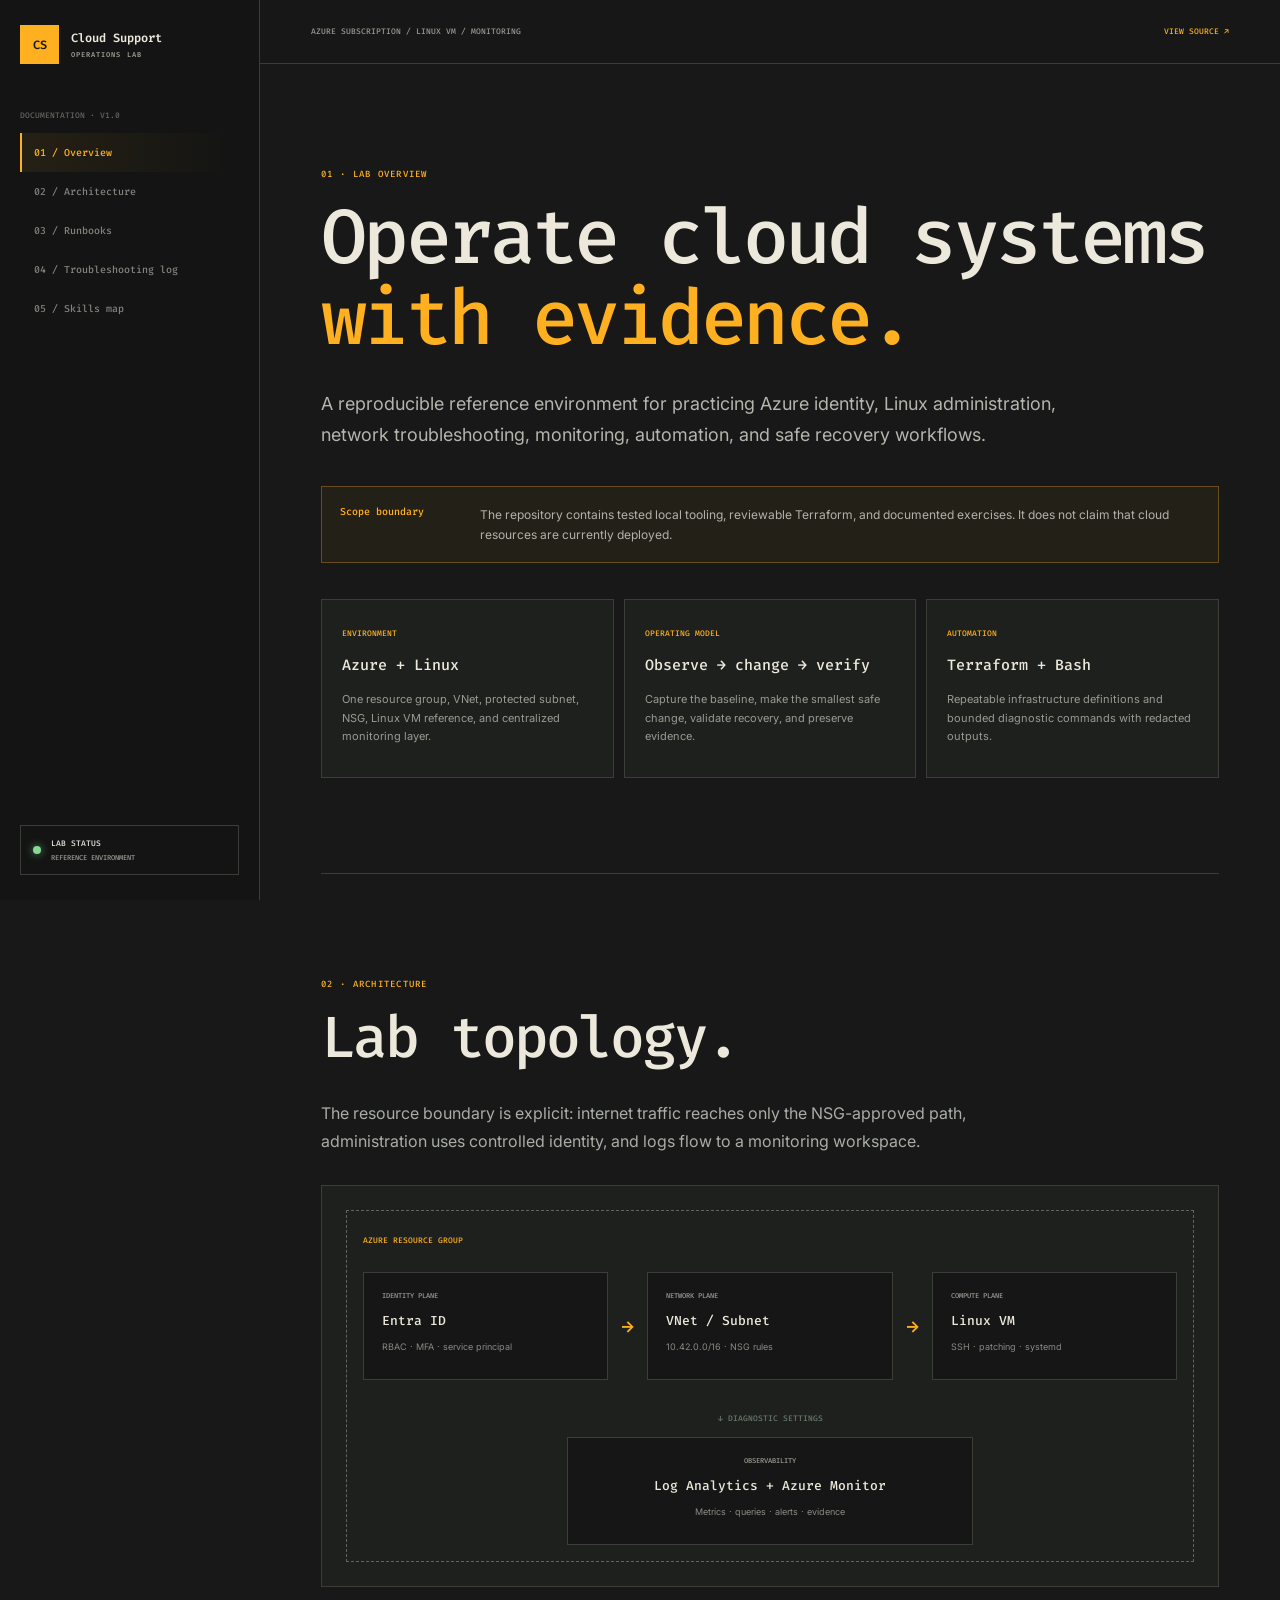
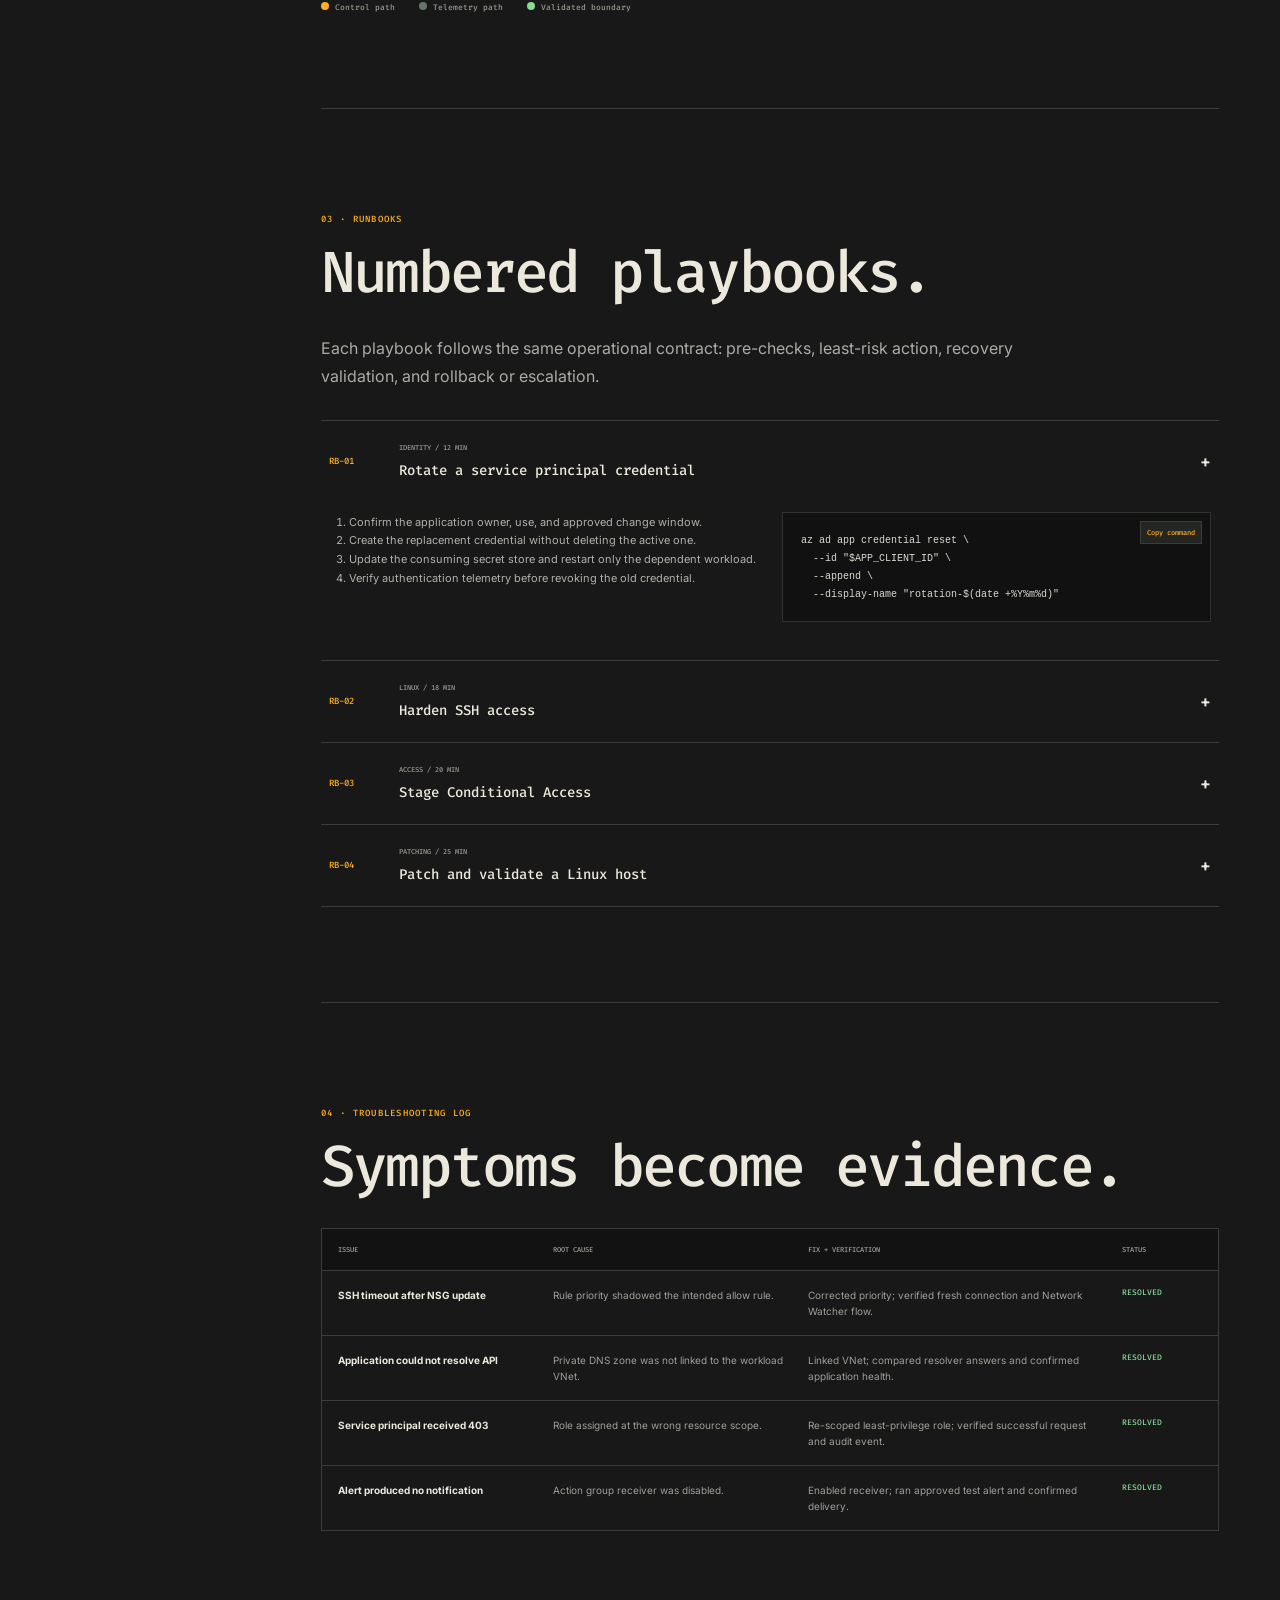
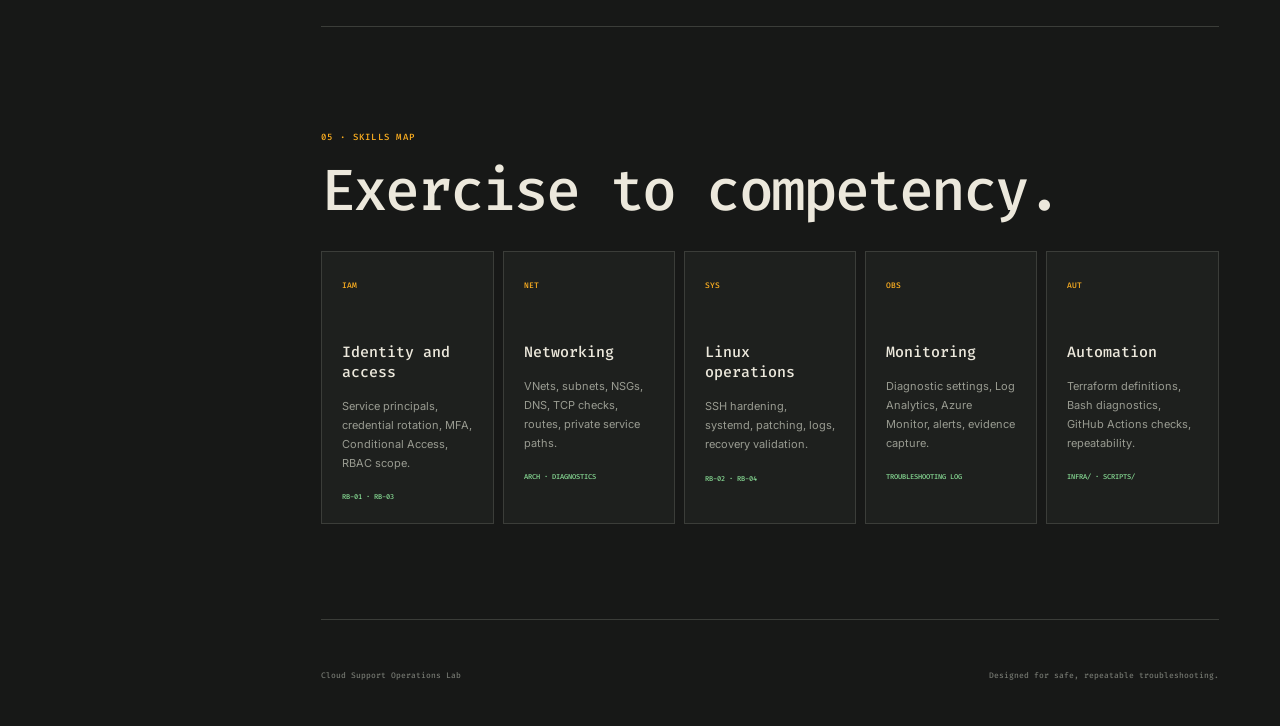
==== dashboard/index.html @ aabf8444 "Build professional portfolio edition" ====
<!doctype html><html lang="en"><head><meta charset="utf-8"><meta name="viewport" content="width=device-width,initial-scale=1"><meta name="theme-color" content="#171817"><meta name="description" content="Azure and Linux cloud support operations lab documentation."><title>Cloud Support Operations Lab</title><link rel="stylesheet" href="styles.css"></head>
<body><aside class="sidebar"><a class="brand" href="#overview"><span>CS</span><div>Cloud Support<small>OPERATIONS LAB</small></div></a><div class="version">DOCUMENTATION · V1.0</div><nav><a class="active" href="#overview">01 / Overview</a><a href="#architecture">02 / Architecture</a><a href="#runbooks">03 / Runbooks</a><a href="#troubleshooting">04 / Troubleshooting log</a><a href="#skills">05 / Skills map</a></nav><div class="lab-state"><i></i><div>LAB STATUS<small>REFERENCE ENVIRONMENT</small></div></div></aside>
<main><header><button id="menu" aria-label="Toggle navigation">☰</button><p>AZURE SUBSCRIPTION / LINUX VM / MONITORING</p><a href="https://github.com/paulrevanthpersonal-lab/cloud-support-operations-lab">VIEW SOURCE ↗</a></header>
<article class="docs"><section id="overview"><p class="kicker">01 · LAB OVERVIEW</p><h1>Operate cloud systems<br><em>with evidence.</em></h1><p class="lead">A reproducible reference environment for practicing Azure identity, Linux administration, network troubleshooting, monitoring, automation, and safe recovery workflows.</p><div class="callout"><b>Scope boundary</b><p>The repository contains tested local tooling, reviewable Terraform, and documented exercises. It does not claim that cloud resources are currently deployed.</p></div><div class="overview-grid"><article><span>ENVIRONMENT</span><h3>Azure + Linux</h3><p>One resource group, VNet, protected subnet, NSG, Linux VM reference, and centralized monitoring layer.</p></article><article><span>OPERATING MODEL</span><h3>Observe → change → verify</h3><p>Capture the baseline, make the smallest safe change, validate recovery, and preserve evidence.</p></article><article><span>AUTOMATION</span><h3>Terraform + Bash</h3><p>Repeatable infrastructure definitions and bounded diagnostic commands with redacted outputs.</p></article></div></section>
<section id="architecture"><p class="kicker">02 · ARCHITECTURE</p><h2>Lab topology.</h2><p>The resource boundary is explicit: internet traffic reaches only the NSG-approved path, administration uses controlled identity, and logs flow to a monitoring workspace.</p><div class="diagram"><div class="cloud"><span>AZURE RESOURCE GROUP</span><div class="diagram-row"><article class="identity"><small>IDENTITY PLANE</small><strong>Entra ID</strong><p>RBAC · MFA · service principal</p></article><b>→</b><article><small>NETWORK PLANE</small><strong>VNet / Subnet</strong><p>10.42.0.0/16 · NSG rules</p></article><b>→</b><article class="vm"><small>COMPUTE PLANE</small><strong>Linux VM</strong><p>SSH · patching · systemd</p></article></div><div class="telemetry"><span>↓ DIAGNOSTIC SETTINGS</span><article><small>OBSERVABILITY</small><strong>Log Analytics + Azure Monitor</strong><p>Metrics · queries · alerts · evidence</p></article></div></div></div><div class="legend"><span><i class="amber"></i>Control path</span><span><i></i>Telemetry path</span><span><i class="green"></i>Validated boundary</span></div></section>
<section id="runbooks"><p class="kicker">03 · RUNBOOKS</p><h2>Numbered playbooks.</h2><p>Each playbook follows the same operational contract: pre-checks, least-risk action, recovery validation, and rollback or escalation.</p><div class="runbook-list"><details open><summary><span>RB-01</span><div><small>IDENTITY / 12 MIN</small><strong>Rotate a service principal credential</strong></div><b>+</b></summary><div class="runbook-body"><ol><li>Confirm the application owner, use, and approved change window.</li><li>Create the replacement credential without deleting the active one.</li><li>Update the consuming secret store and restart only the dependent workload.</li><li>Verify authentication telemetry before revoking the old credential.</li></ol><pre><code>az ad app credential reset \
  --id "$APP_CLIENT_ID" \
  --append \
  --display-name "rotation-$(date +%Y%m%d)"</code><button data-copy>Copy command</button></pre></div></details><details><summary><span>RB-02</span><div><small>LINUX / 18 MIN</small><strong>Harden SSH access</strong></div><b>+</b></summary><div class="runbook-body"><ol><li>Keep one verified administrative session open.</li><li>Validate key-based access for the replacement account.</li><li>Disable password and root login, then test configuration syntax.</li><li>Reload SSH and verify a fresh connection before closing the old session.</li></ol><pre><code>sudo sshd -t
sudo systemctl reload ssh
sudo journalctl -u ssh --since "10 minutes ago"</code><button data-copy>Copy command</button></pre></div></details><details><summary><span>RB-03</span><div><small>ACCESS / 20 MIN</small><strong>Stage Conditional Access</strong></div><b>+</b></summary><div class="runbook-body"><ol><li>Confirm two monitored emergency-access accounts.</li><li>Target a pilot group and configure report-only mode.</li><li>Review sign-in impact and resolve unexpected blocks.</li><li>Approve phased enforcement with named rollback ownership.</li></ol><pre><code># Review sign-in failures before enforcement
SigninLogs
| where ResultType != 0
| summarize failures=count() by UserPrincipalName</code><button data-copy>Copy query</button></pre></div></details><details><summary><span>RB-04</span><div><small>PATCHING / 25 MIN</small><strong>Patch and validate a Linux host</strong></div><b>+</b></summary><div class="runbook-body"><ol><li>Record disk, memory, service, and package baseline.</li><li>Take the approved recovery point and confirm rollback access.</li><li>Apply security updates, reboot only when required.</li><li>Validate service health, logs, connectivity, and monitoring.</li></ol><pre><code>sudo apt-get update
apt list --upgradable
sudo unattended-upgrade --dry-run --debug</code><button data-copy>Copy command</button></pre></div></details></div></section>
<section id="troubleshooting"><p class="kicker">04 · TROUBLESHOOTING LOG</p><h2>Symptoms become evidence.</h2><div class="issue-table"><div class="thead"><span>ISSUE</span><span>ROOT CAUSE</span><span>FIX + VERIFICATION</span><span>STATUS</span></div><div><strong>SSH timeout after NSG update</strong><span>Rule priority shadowed the intended allow rule.</span><span>Corrected priority; verified fresh connection and Network Watcher flow.</span><b>RESOLVED</b></div><div><strong>Application could not resolve API</strong><span>Private DNS zone was not linked to the workload VNet.</span><span>Linked VNet; compared resolver answers and confirmed application health.</span><b>RESOLVED</b></div><div><strong>Service principal received 403</strong><span>Role assigned at the wrong resource scope.</span><span>Re-scoped least-privilege role; verified successful request and audit event.</span><b>RESOLVED</b></div><div><strong>Alert produced no notification</strong><span>Action group receiver was disabled.</span><span>Enabled receiver; ran approved test alert and confirmed delivery.</span><b>RESOLVED</b></div></div></section>
<section id="skills"><p class="kicker">05 · SKILLS MAP</p><h2>Exercise to competency.</h2><div class="skills"><article><span>IAM</span><h3>Identity and access</h3><p>Service principals, credential rotation, MFA, Conditional Access, RBAC scope.</p><b>RB-01 · RB-03</b></article><article><span>NET</span><h3>Networking</h3><p>VNets, subnets, NSGs, DNS, TCP checks, routes, private service paths.</p><b>ARCH · DIAGNOSTICS</b></article><article><span>SYS</span><h3>Linux operations</h3><p>SSH hardening, systemd, patching, logs, recovery validation.</p><b>RB-02 · RB-04</b></article><article><span>OBS</span><h3>Monitoring</h3><p>Diagnostic settings, Log Analytics, Azure Monitor, alerts, evidence capture.</p><b>TROUBLESHOOTING LOG</b></article><article><span>AUT</span><h3>Automation</h3><p>Terraform definitions, Bash diagnostics, GitHub Actions checks, repeatability.</p><b>INFRA/ · SCRIPTS/</b></article></div></section></article><footer><span>Cloud Support Operations Lab</span><span>Designed for safe, repeatable troubleshooting.</span></footer></main><script src="app.js"></script></body></html>
---- dashboard/styles.css ----
@import url('https://fonts.googleapis.com/css2?family=Fira+Code:wght@400;500;600&family=Inter:wght@400;500;600&display=swap');
body{overflow-x:hidden}p,h1,h2,h3{overflow-wrap:anywhere}
:root{--bg:#171817;--panel:#1e201e;--panel2:#242624;--ink:#ece8dc;--muted:#999b91;--line:#3b3d39;--amber:#ffb020;--green:#86d993}*{box-sizing:border-box}html{scroll-behavior:smooth}body{margin:0;background:var(--bg);color:var(--ink);font-family:Inter,sans-serif}.sidebar{position:fixed;inset:0 auto 0 0;width:260px;background:#131413;border-right:1px solid var(--line);padding:25px 20px;display:flex;flex-direction:column;z-index:20}.brand{display:flex;align-items:center;gap:12px;color:inherit;text-decoration:none;font:600 12px "Fira Code"}.brand>span{display:grid;place-items:center;width:39px;height:39px;background:var(--amber);color:#1b1b19}.brand small{display:block;color:var(--muted);font-size:7px;letter-spacing:.15em;margin-top:4px}.version{margin-top:46px;color:#62655f;font:500 8px "Fira Code"}.sidebar nav{display:flex;flex-direction:column;margin-top:12px}.sidebar nav a{color:#80837c;text-decoration:none;font:500 10px "Fira Code";padding:13px 12px;border-left:2px solid transparent}.sidebar nav a.active{color:var(--amber);border-color:var(--amber);background:linear-gradient(90deg,rgba(255,176,32,.08),transparent)}.lab-state{margin-top:auto;display:flex;gap:10px;align-items:center;border:1px solid var(--line);padding:12px;font:500 8px "Fira Code"}.lab-state i{width:8px;height:8px;border-radius:50%;background:var(--green);box-shadow:0 0 9px rgba(134,217,147,.65)}.lab-state small{display:block;color:var(--muted);font-size:7px;margin-top:4px}main{margin-left:260px}main>header{height:64px;position:sticky;top:0;z-index:10;background:rgba(23,24,23,.9);backdrop-filter:blur(12px);border-bottom:1px solid var(--line);display:flex;align-items:center;justify-content:space-between;padding:0 4vw;font:500 8px "Fira Code";color:var(--muted)}main>header a{color:var(--amber);text-decoration:none}#menu{display:none}.docs{width:min(940px,88%);margin:auto}.docs section{padding:95px 0;border-bottom:1px solid var(--line);scroll-margin-top:60px}.kicker{font:500 9px "Fira Code";letter-spacing:.14em;color:var(--amber)}h1,h2{font:500 clamp(45px,6vw,78px)/1.05 "Fira Code";letter-spacing:-.05em;margin:18px 0 30px}h1 em{font-style:normal;color:var(--amber)}h2{font-size:clamp(37px,5vw,58px)}.lead{font-size:18px;line-height:1.7;color:#b4b5ad;max-width:740px}.callout{display:grid;grid-template-columns:140px 1fr;border:1px solid #684d1b;background:rgba(255,176,32,.05);padding:18px;margin:36px 0}.callout b{font:500 10px "Fira Code";color:var(--amber)}.callout p{margin:0;font-size:12px;line-height:1.6;color:#b1b2aa}.overview-grid{display:grid;grid-template-columns:repeat(3,1fr);gap:10px}.overview-grid article,.skills article{border:1px solid var(--line);background:var(--panel);padding:20px}.overview-grid span,.skills span{font:500 8px "Fira Code";color:var(--amber)}.overview-grid h3,.skills h3{font:500 15px "Fira Code"}.overview-grid p,.skills p{font-size:11px;line-height:1.7;color:var(--muted)}section>p:not(.kicker):not(.lead){color:#aaaDA5;line-height:1.75;max-width:720px}.diagram{border:1px solid var(--line);background:var(--panel);padding:24px;margin-top:30px}.cloud{border:1px dashed #62645d;padding:16px}.cloud>span{font:500 8px "Fira Code";color:var(--amber)}.diagram-row{display:grid;grid-template-columns:1fr auto 1fr auto 1fr;align-items:center;gap:12px;margin:25px 0}.diagram-row article,.telemetry article{border:1px solid var(--line);background:#151615;padding:18px}.diagram article small,.diagram article strong,.diagram article p{display:block}.diagram article small{font:500 7px "Fira Code";color:var(--muted)}.diagram article strong{font:500 13px "Fira Code";margin:12px 0}.diagram article p{font-size:9px;color:#888b84}.diagram-row>b{color:var(--amber)}.telemetry{text-align:center}.telemetry>span{font:500 8px "Fira Code";color:#667a6a}.telemetry article{width:50%;margin:12px auto 0}.legend{display:flex;gap:24px;margin-top:15px;font:500 8px "Fira Code";color:var(--muted)}.legend i{display:inline-block;width:8px;height:8px;border-radius:50%;background:#65756a;margin-right:6px}.legend .amber{background:var(--amber)}.legend .green{background:var(--green)}.runbook-list{margin-top:30px;border-top:1px solid var(--line)}details{border-bottom:1px solid var(--line)}summary{list-style:none;display:grid;grid-template-columns:70px 1fr auto;align-items:center;padding:22px 8px;cursor:pointer}summary::-webkit-details-marker{display:none}summary>span{font:500 9px "Fira Code";color:var(--amber)}summary small{display:block;font:500 7px "Fira Code";color:var(--muted);margin-bottom:7px}summary strong{font:500 14px "Fira Code"}.runbook-body{display:grid;grid-template-columns:1fr 1fr;gap:24px;padding:0 8px 28px}.runbook-body ol{padding-left:20px;font-size:11px;line-height:1.7;color:#afb1aa}.runbook-body pre{position:relative;background:#101110;border:1px solid #30322f;padding:18px;overflow:auto;color:#d9dbcF;font:400 10px/1.7 "Fira Code"}.runbook-body pre button{position:absolute;top:8px;right:8px;border:1px solid var(--line);background:var(--panel2);color:var(--amber);font:500 7px "Fira Code";padding:6px}.issue-table{border:1px solid var(--line);margin-top:30px}.issue-table>div{display:grid;grid-template-columns:1fr 1.2fr 1.5fr 80px;gap:18px;padding:16px;border-bottom:1px solid var(--line);font-size:10px;line-height:1.6}.issue-table>div:last-child{border:0}.issue-table .thead{font:500 7px "Fira Code";color:var(--muted);background:#111211}.issue-table b{color:var(--green);font:500 8px "Fira Code"}.issue-table span{color:#9da098}.skills{display:grid;grid-template-columns:repeat(5,1fr);gap:9px;margin-top:30px}.skills article{min-height:230px}.skills h3{margin-top:50px}.skills b{font:500 7px "Fira Code";color:var(--green)}footer{width:min(940px,88%);margin:auto;height:110px;display:flex;justify-content:space-between;align-items:center;color:#73766f;font:500 8px "Fira Code"}
@media(max-width:900px){.overview-grid{grid-template-columns:1fr}.skills{grid-template-columns:1fr 1fr}.issue-table>div{grid-template-columns:1fr 80px}.issue-table span{display:none}}@media(max-width:650px){.sidebar{transform:translateX(-102%);transition:.25s}.sidebar.open{transform:none}main{margin:0}#menu{display:block;background:transparent;border:0;color:var(--amber);font-size:18px}main>header{padding:0 18px}main>header p{display:none}.docs{width:90%}.docs section{padding:70px 0}.callout{grid-template-columns:1fr}.callout p{margin-top:9px}.diagram-row{grid-template-columns:1fr}.diagram-row>b{transform:rotate(90deg);text-align:center}.telemetry article{width:100%}.runbook-body{grid-template-columns:1fr}.skills{grid-template-columns:1fr}.legend{flex-direction:column;gap:7px}}
@media(prefers-reduced-motion:reduce){html{scroll-behavior:auto}.sidebar{transition:none}}
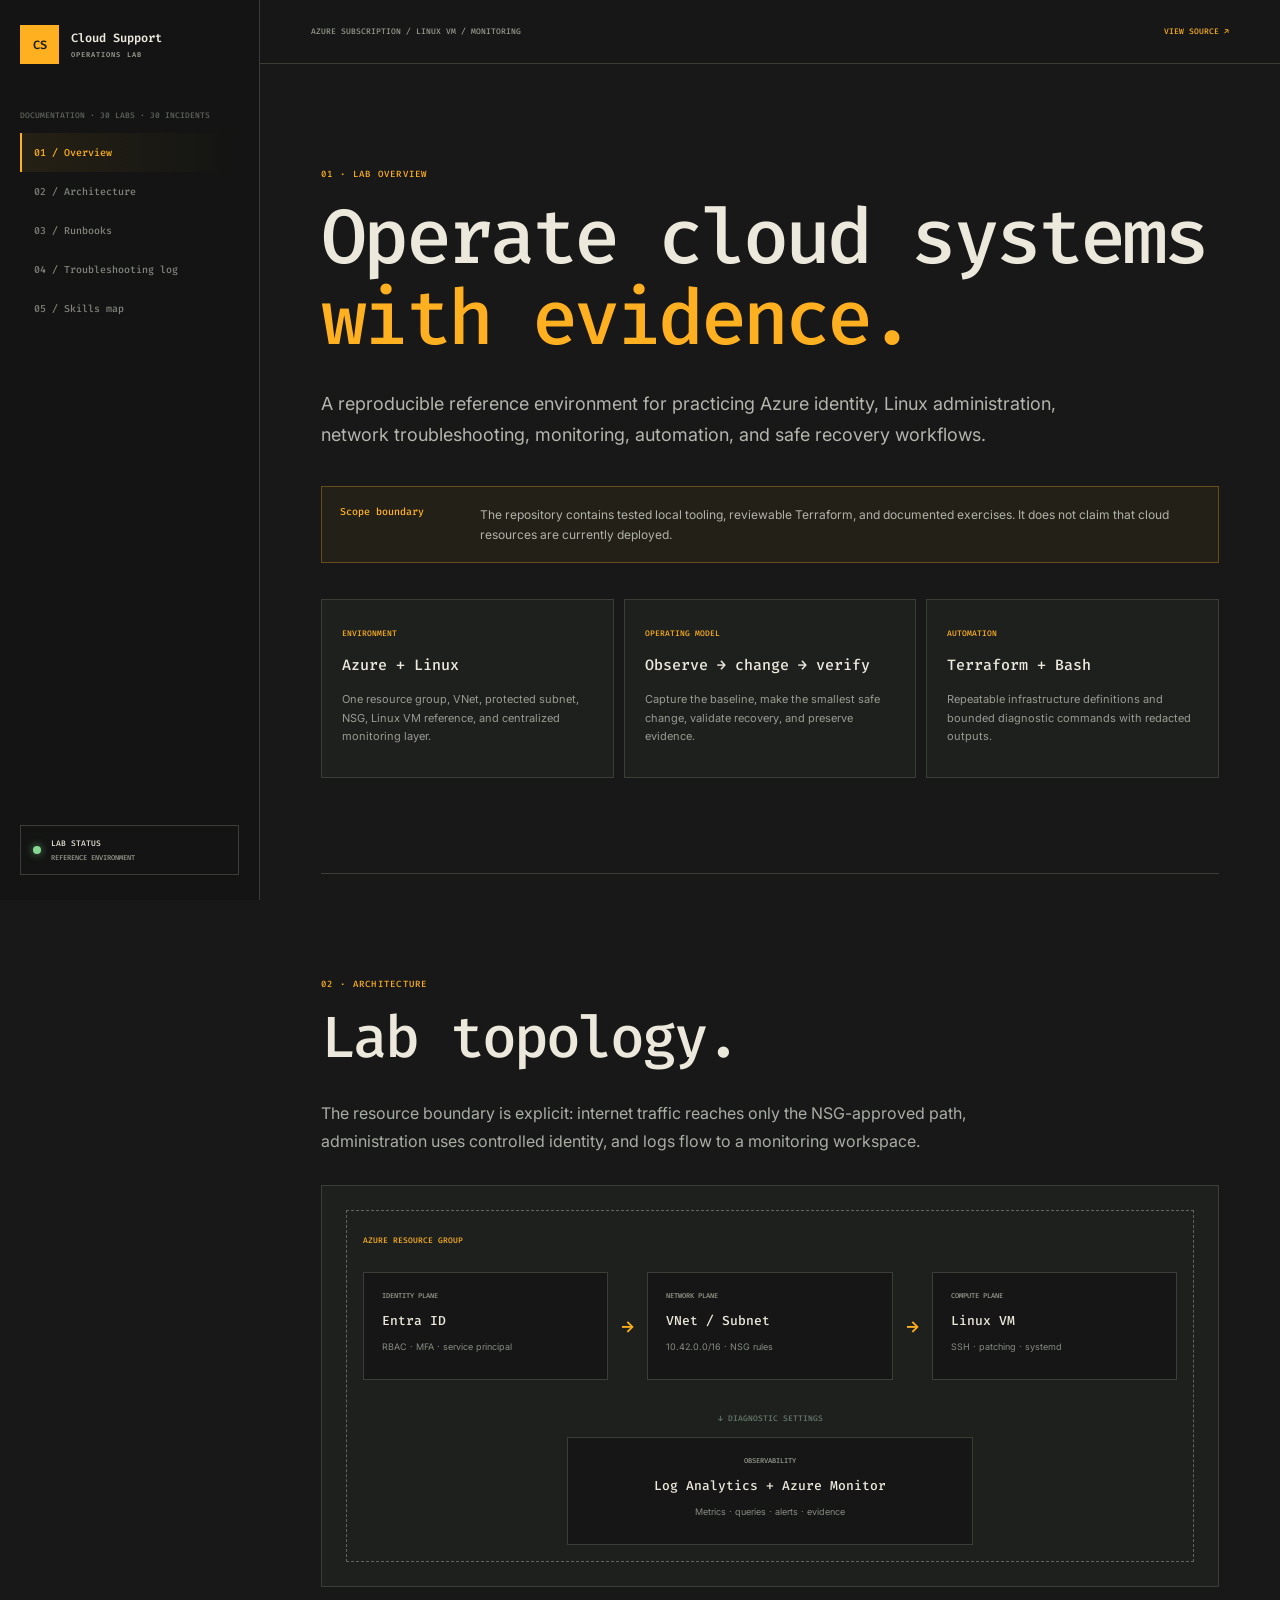
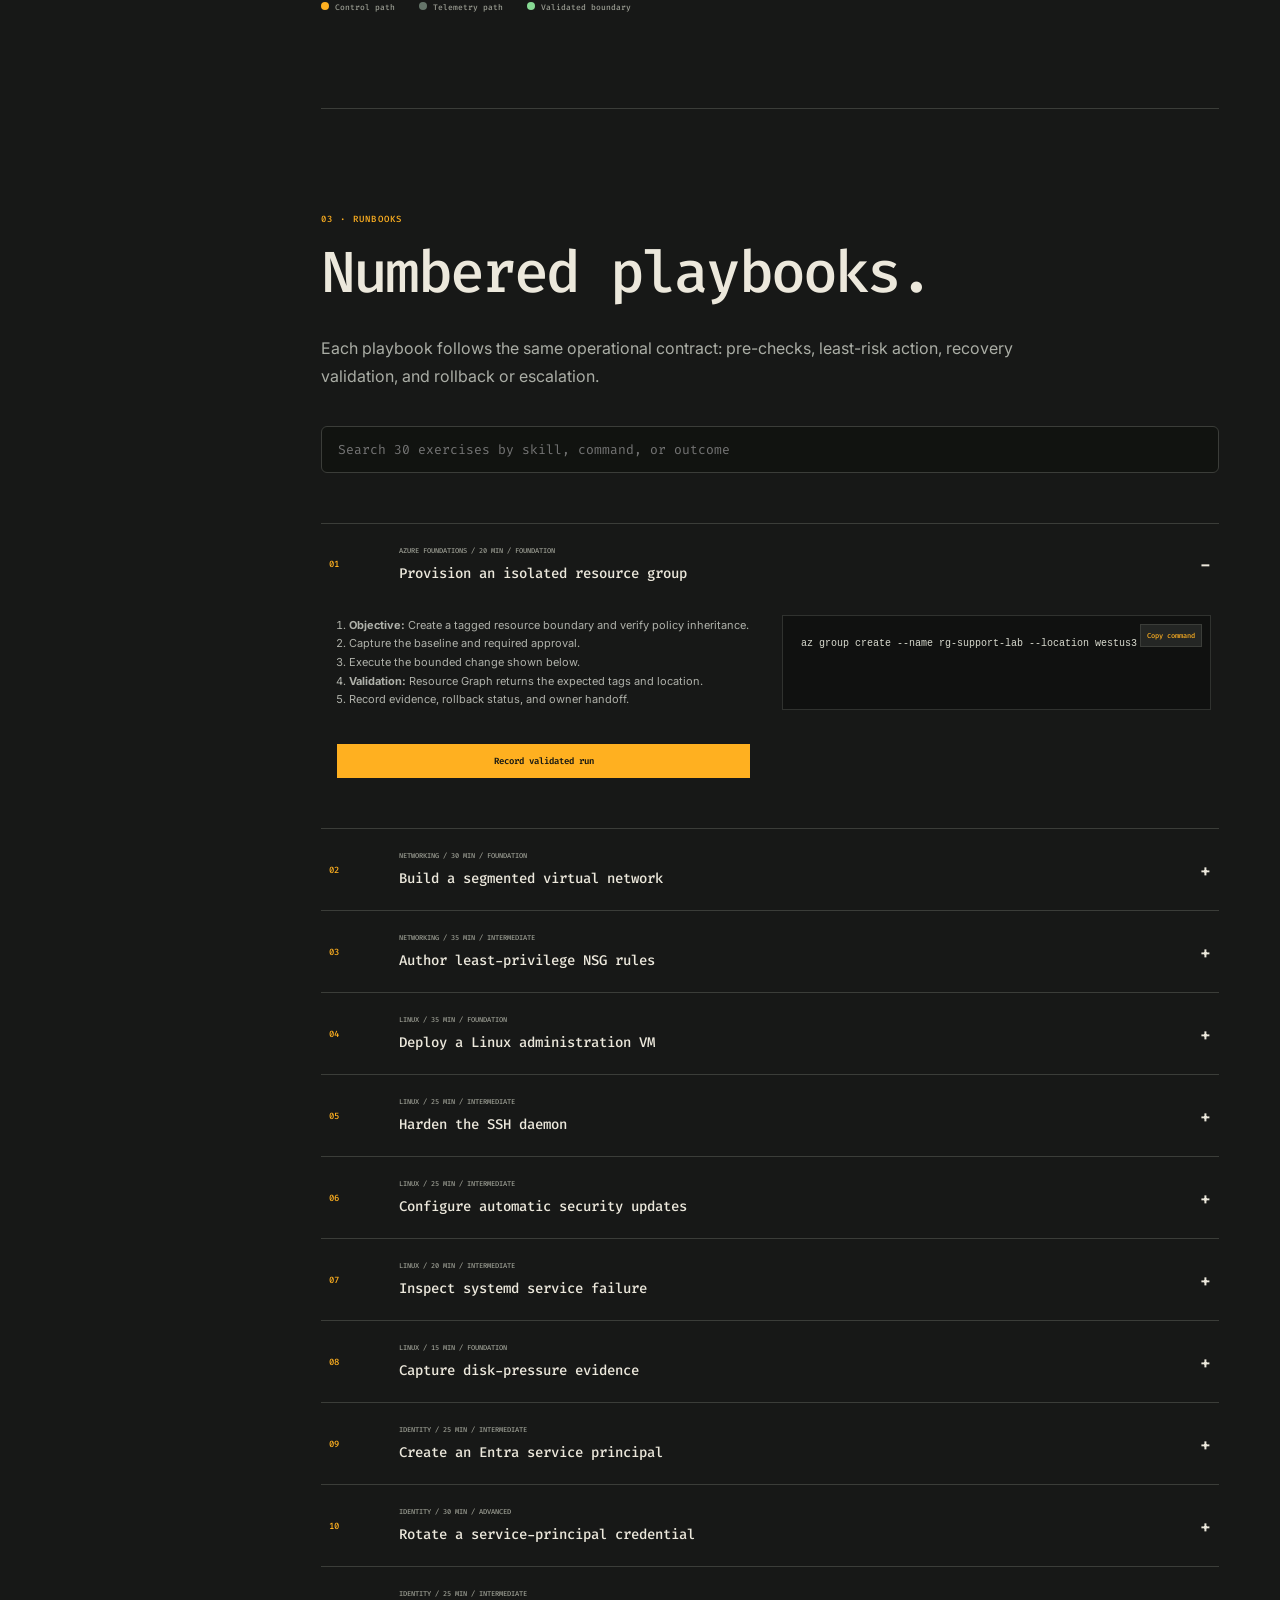
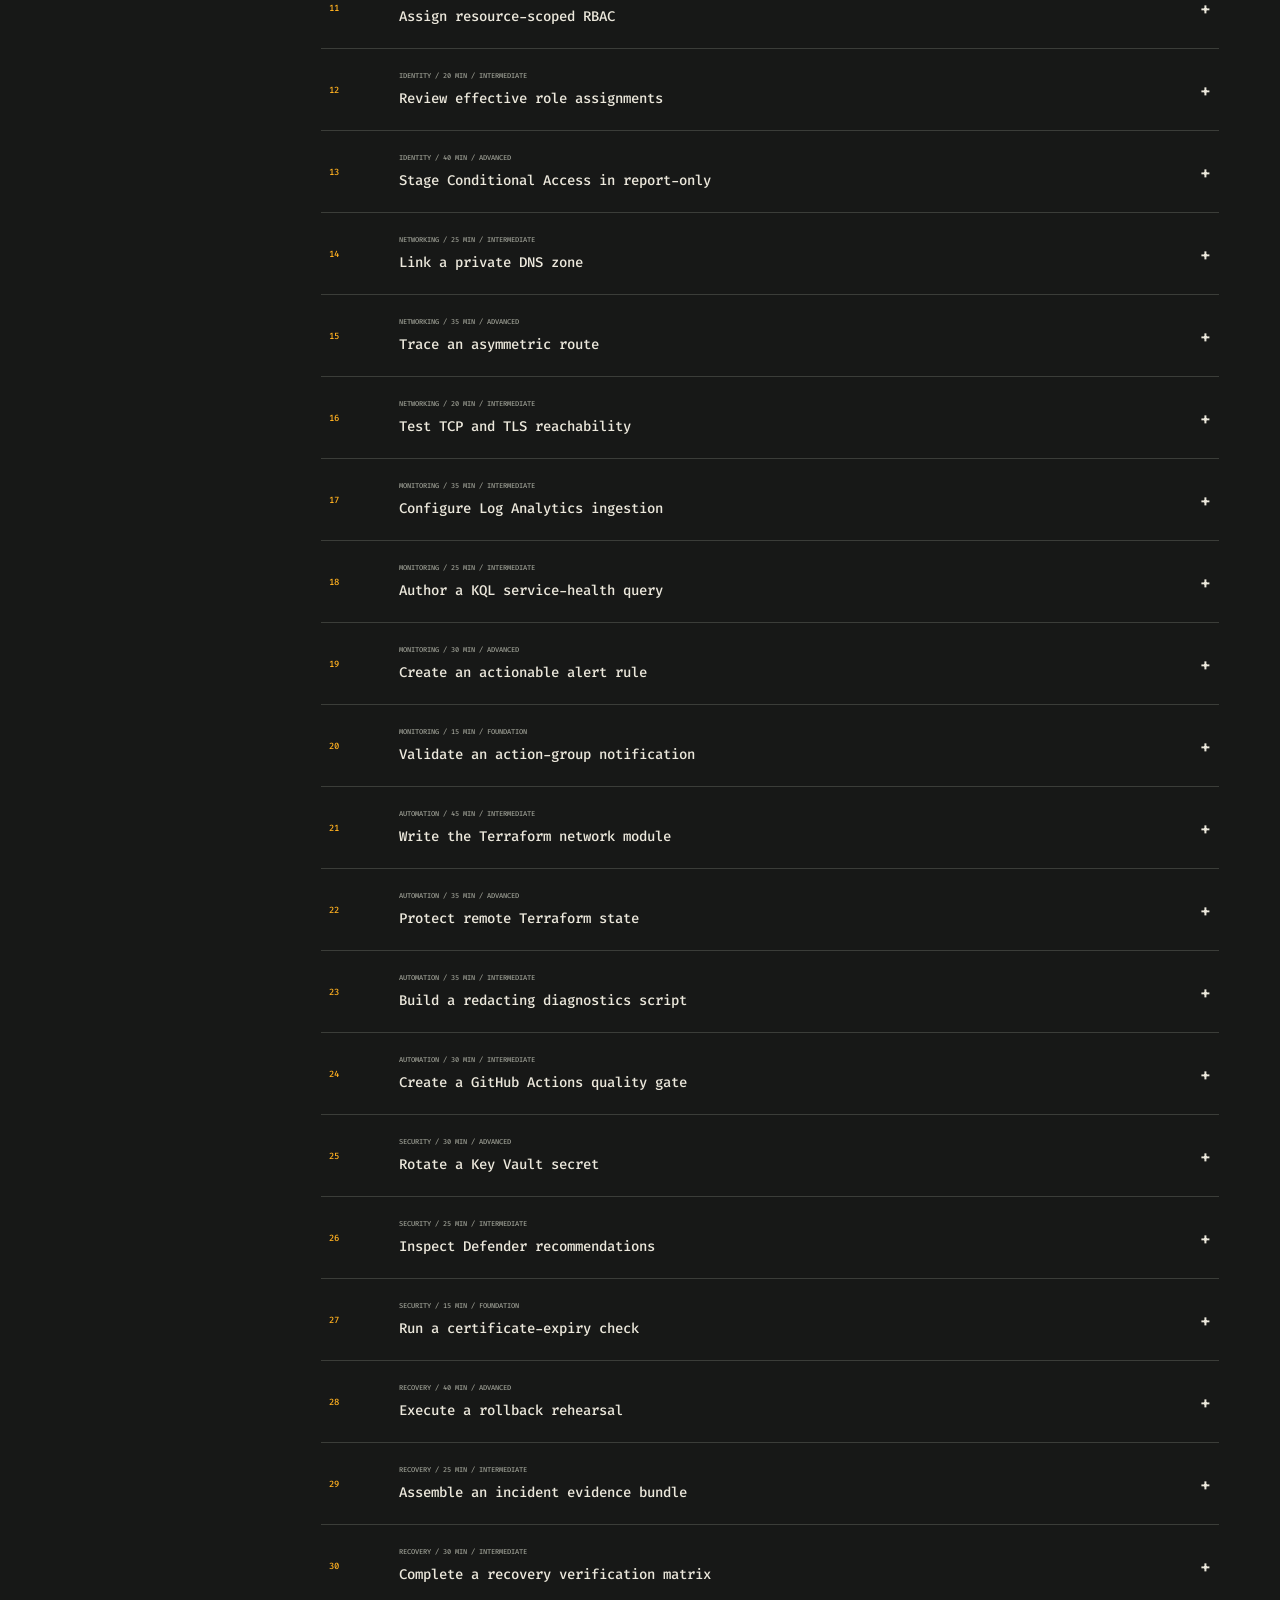
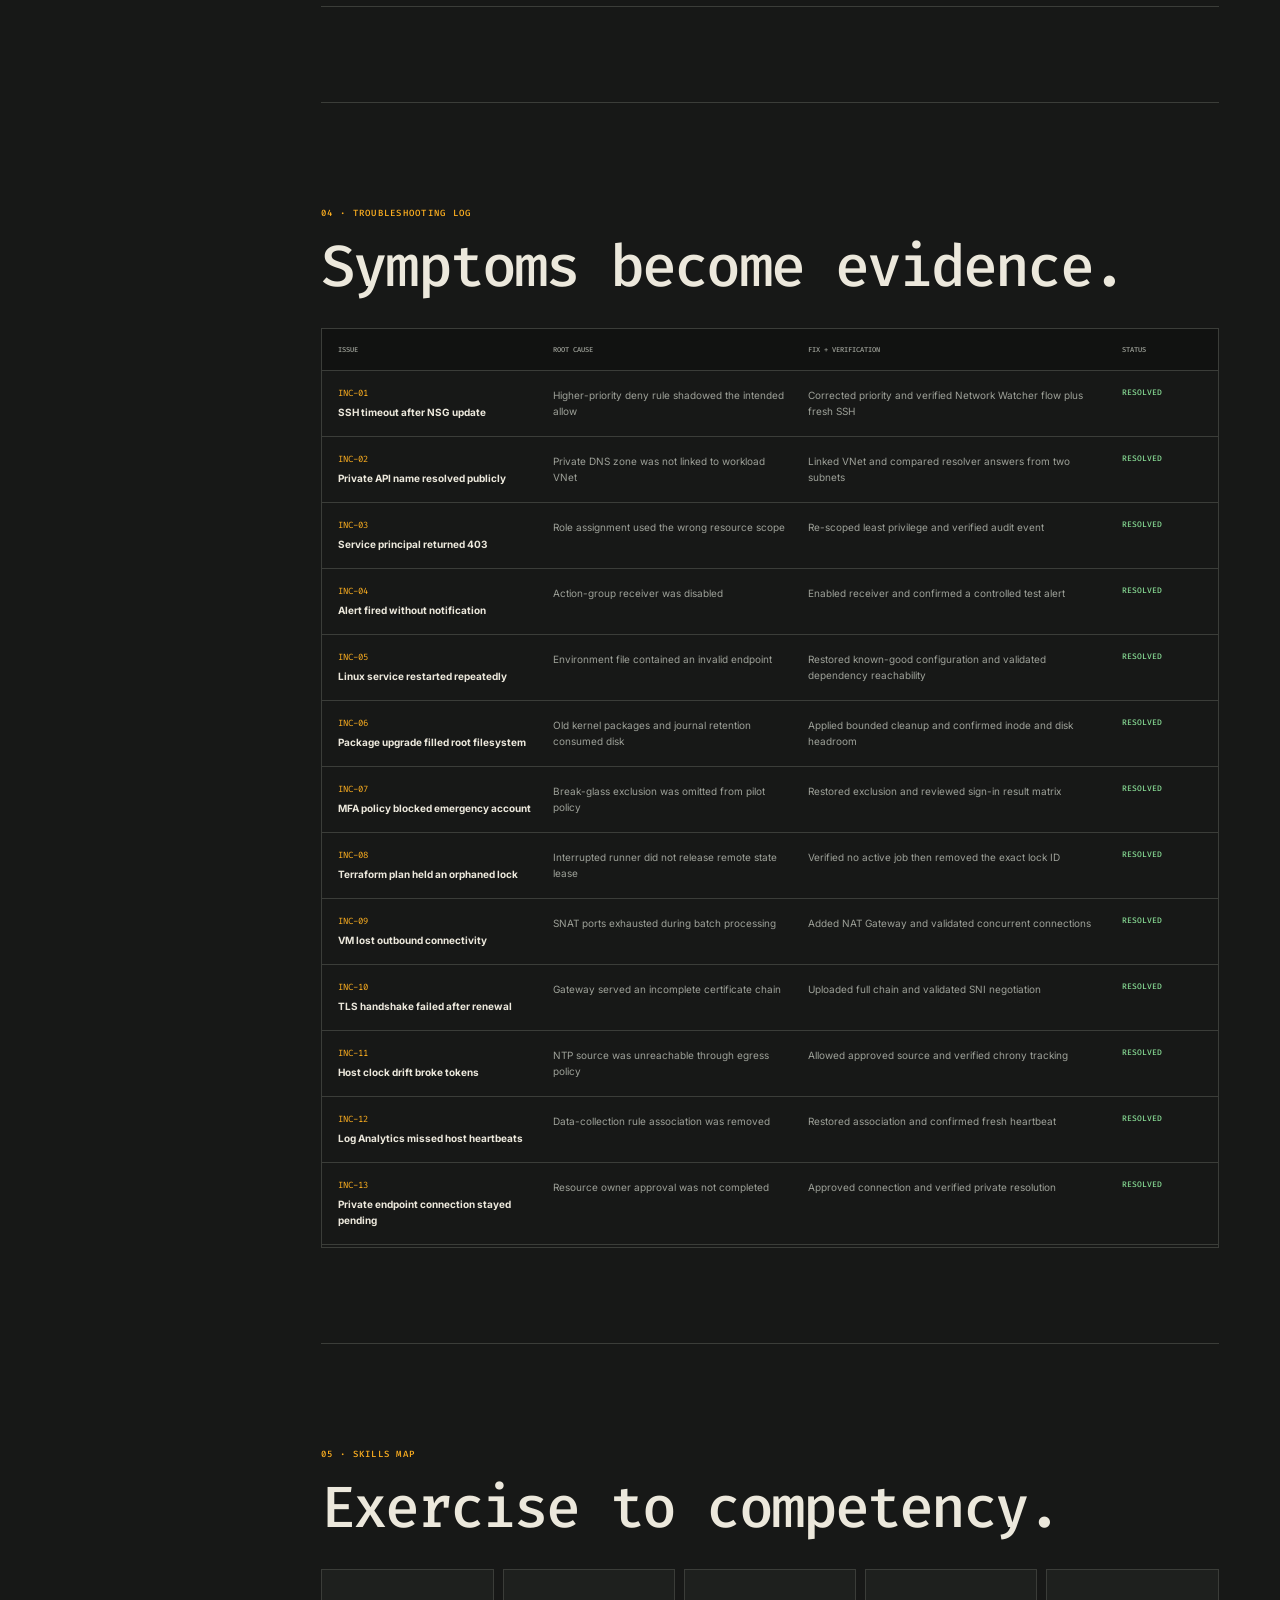
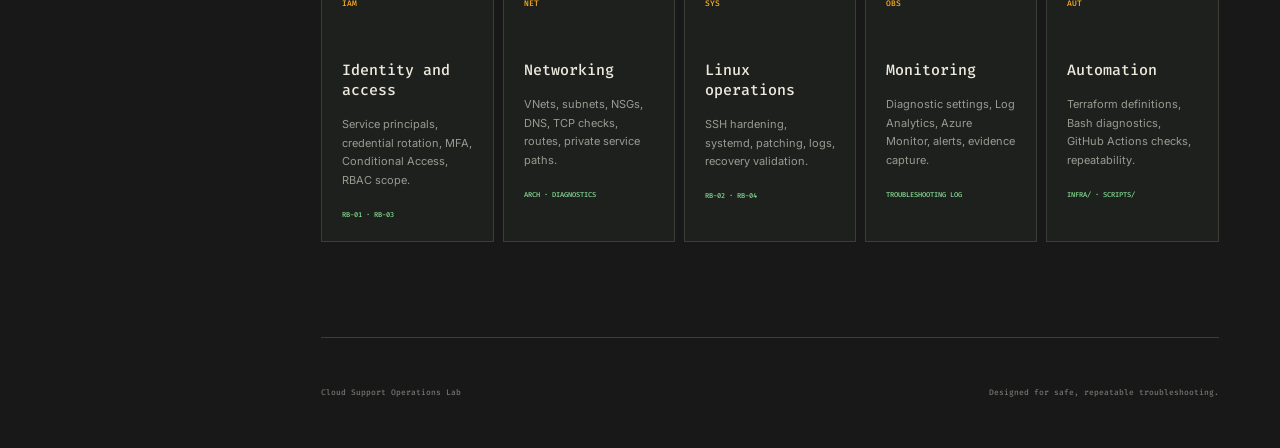
==== commit a91fbedc: "Build 30-lab operations evidence service" ====
--- a/dashboard/index.html
+++ b/dashboard/index.html
@@ -1,6 +1,6 @@
 <!doctype html><html lang="en"><head><meta charset="utf-8"><meta name="viewport" content="width=device-width,initial-scale=1"><meta name="theme-color" content="#171817"><meta name="description" content="Azure and Linux cloud support operations lab documentation."><title>Cloud Support Operations Lab</title><link rel="stylesheet" href="styles.css"></head>
 <body><aside class="sidebar"><a class="brand" href="#overview"><span>CS</span><div>Cloud Support<small>OPERATIONS LAB</small></div></a><div class="version">DOCUMENTATION · V1.0</div><nav><a class="active" href="#overview">01 / Overview</a><a href="#architecture">02 / Architecture</a><a href="#runbooks">03 / Runbooks</a><a href="#troubleshooting">04 / Troubleshooting log</a><a href="#skills">05 / Skills map</a></nav><div class="lab-state"><i></i><div>LAB STATUS<small>REFERENCE ENVIRONMENT</small></div></div></aside>
-<main><header><button id="menu" aria-label="Toggle navigation">☰</button><p>AZURE SUBSCRIPTION / LINUX VM / MONITORING</p><a href="https://github.com/paulrevanthpersonal-lab/cloud-support-operations-lab">VIEW SOURCE ↗</a></header>
+<main><header><button id="menu" aria-label="Toggle navigation">☰</button><p>AZURE SUBSCRIPTION / LINUX VM / MONITORING</p><a href="https://github.com/paulrevanthpersonal-lab/cloud-ops-lab">VIEW SOURCE ↗</a></header>
 <article class="docs"><section id="overview"><p class="kicker">01 · LAB OVERVIEW</p><h1>Operate cloud systems<br><em>with evidence.</em></h1><p class="lead">A reproducible reference environment for practicing Azure identity, Linux administration, network troubleshooting, monitoring, automation, and safe recovery workflows.</p><div class="callout"><b>Scope boundary</b><p>The repository contains tested local tooling, reviewable Terraform, and documented exercises. It does not claim that cloud resources are currently deployed.</p></div><div class="overview-grid"><article><span>ENVIRONMENT</span><h3>Azure + Linux</h3><p>One resource group, VNet, protected subnet, NSG, Linux VM reference, and centralized monitoring layer.</p></article><article><span>OPERATING MODEL</span><h3>Observe → change → verify</h3><p>Capture the baseline, make the smallest safe change, validate recovery, and preserve evidence.</p></article><article><span>AUTOMATION</span><h3>Terraform + Bash</h3><p>Repeatable infrastructure definitions and bounded diagnostic commands with redacted outputs.</p></article></div></section>
 <section id="architecture"><p class="kicker">02 · ARCHITECTURE</p><h2>Lab topology.</h2><p>The resource boundary is explicit: internet traffic reaches only the NSG-approved path, administration uses controlled identity, and logs flow to a monitoring workspace.</p><div class="diagram"><div class="cloud"><span>AZURE RESOURCE GROUP</span><div class="diagram-row"><article class="identity"><small>IDENTITY PLANE</small><strong>Entra ID</strong><p>RBAC · MFA · service principal</p></article><b>→</b><article><small>NETWORK PLANE</small><strong>VNet / Subnet</strong><p>10.42.0.0/16 · NSG rules</p></article><b>→</b><article class="vm"><small>COMPUTE PLANE</small><strong>Linux VM</strong><p>SSH · patching · systemd</p></article></div><div class="telemetry"><span>↓ DIAGNOSTIC SETTINGS</span><article><small>OBSERVABILITY</small><strong>Log Analytics + Azure Monitor</strong><p>Metrics · queries · alerts · evidence</p></article></div></div></div><div class="legend"><span><i class="amber"></i>Control path</span><span><i></i>Telemetry path</span><span><i class="green"></i>Validated boundary</span></div></section>
 <section id="runbooks"><p class="kicker">03 · RUNBOOKS</p><h2>Numbered playbooks.</h2><p>Each playbook follows the same operational contract: pre-checks, least-risk action, recovery validation, and rollback or escalation.</p><div class="runbook-list"><details open><summary><span>RB-01</span><div><small>IDENTITY / 12 MIN</small><strong>Rotate a service principal credential</strong></div><b>+</b></summary><div class="runbook-body"><ol><li>Confirm the application owner, use, and approved change window.</li><li>Create the replacement credential without deleting the active one.</li><li>Update the consuming secret store and restart only the dependent workload.</li><li>Verify authentication telemetry before revoking the old credential.</li></ol><pre><code>az ad app credential reset \
@@ -15,4 +15,4 @@
 apt list --upgradable
 sudo unattended-upgrade --dry-run --debug</code><button data-copy>Copy command</button></pre></div></details></div></section>
 <section id="troubleshooting"><p class="kicker">04 · TROUBLESHOOTING LOG</p><h2>Symptoms become evidence.</h2><div class="issue-table"><div class="thead"><span>ISSUE</span><span>ROOT CAUSE</span><span>FIX + VERIFICATION</span><span>STATUS</span></div><div><strong>SSH timeout after NSG update</strong><span>Rule priority shadowed the intended allow rule.</span><span>Corrected priority; verified fresh connection and Network Watcher flow.</span><b>RESOLVED</b></div><div><strong>Application could not resolve API</strong><span>Private DNS zone was not linked to the workload VNet.</span><span>Linked VNet; compared resolver answers and confirmed application health.</span><b>RESOLVED</b></div><div><strong>Service principal received 403</strong><span>Role assigned at the wrong resource scope.</span><span>Re-scoped least-privilege role; verified successful request and audit event.</span><b>RESOLVED</b></div><div><strong>Alert produced no notification</strong><span>Action group receiver was disabled.</span><span>Enabled receiver; ran approved test alert and confirmed delivery.</span><b>RESOLVED</b></div></div></section>
-<section id="skills"><p class="kicker">05 · SKILLS MAP</p><h2>Exercise to competency.</h2><div class="skills"><article><span>IAM</span><h3>Identity and access</h3><p>Service principals, credential rotation, MFA, Conditional Access, RBAC scope.</p><b>RB-01 · RB-03</b></article><article><span>NET</span><h3>Networking</h3><p>VNets, subnets, NSGs, DNS, TCP checks, routes, private service paths.</p><b>ARCH · DIAGNOSTICS</b></article><article><span>SYS</span><h3>Linux operations</h3><p>SSH hardening, systemd, patching, logs, recovery validation.</p><b>RB-02 · RB-04</b></article><article><span>OBS</span><h3>Monitoring</h3><p>Diagnostic settings, Log Analytics, Azure Monitor, alerts, evidence capture.</p><b>TROUBLESHOOTING LOG</b></article><article><span>AUT</span><h3>Automation</h3><p>Terraform definitions, Bash diagnostics, GitHub Actions checks, repeatability.</p><b>INFRA/ · SCRIPTS/</b></article></div></section></article><footer><span>Cloud Support Operations Lab</span><span>Designed for safe, repeatable troubleshooting.</span></footer></main><script src="app.js"></script></body></html>
+<section id="skills"><p class="kicker">05 · SKILLS MAP</p><h2>Exercise to competency.</h2><div class="skills"><article><span>IAM</span><h3>Identity and access</h3><p>Service principals, credential rotation, MFA, Conditional Access, RBAC scope.</p><b>RB-01 · RB-03</b></article><article><span>NET</span><h3>Networking</h3><p>VNets, subnets, NSGs, DNS, TCP checks, routes, private service paths.</p><b>ARCH · DIAGNOSTICS</b></article><article><span>SYS</span><h3>Linux operations</h3><p>SSH hardening, systemd, patching, logs, recovery validation.</p><b>RB-02 · RB-04</b></article><article><span>OBS</span><h3>Monitoring</h3><p>Diagnostic settings, Log Analytics, Azure Monitor, alerts, evidence capture.</p><b>TROUBLESHOOTING LOG</b></article><article><span>AUT</span><h3>Automation</h3><p>Terraform definitions, Bash diagnostics, GitHub Actions checks, repeatability.</p><b>INFRA/ · SCRIPTS/</b></article></div></section></article><footer><span>Cloud Support Operations Lab</span><span>Designed for safe, repeatable troubleshooting.</span></footer></main><script type="module" src="app.js"></script></body></html>
--- a/dashboard/styles.css
+++ b/dashboard/styles.css
@@ -3,3 +3,4 @@
 :root{--bg:#171817;--panel:#1e201e;--panel2:#242624;--ink:#ece8dc;--muted:#999b91;--line:#3b3d39;--amber:#ffb020;--green:#86d993}*{box-sizing:border-box}html{scroll-behavior:smooth}body{margin:0;background:var(--bg);color:var(--ink);font-family:Inter,sans-serif}.sidebar{position:fixed;inset:0 auto 0 0;width:260px;background:#131413;border-right:1px solid var(--line);padding:25px 20px;display:flex;flex-direction:column;z-index:20}.brand{display:flex;align-items:center;gap:12px;color:inherit;text-decoration:none;font:600 12px "Fira Code"}.brand>span{display:grid;place-items:center;width:39px;height:39px;background:var(--amber);color:#1b1b19}.brand small{display:block;color:var(--muted);font-size:7px;letter-spacing:.15em;margin-top:4px}.version{margin-top:46px;color:#62655f;font:500 8px "Fira Code"}.sidebar nav{display:flex;flex-direction:column;margin-top:12px}.sidebar nav a{color:#80837c;text-decoration:none;font:500 10px "Fira Code";padding:13px 12px;border-left:2px solid transparent}.sidebar nav a.active{color:var(--amber);border-color:var(--amber);background:linear-gradient(90deg,rgba(255,176,32,.08),transparent)}.lab-state{margin-top:auto;display:flex;gap:10px;align-items:center;border:1px solid var(--line);padding:12px;font:500 8px "Fira Code"}.lab-state i{width:8px;height:8px;border-radius:50%;background:var(--green);box-shadow:0 0 9px rgba(134,217,147,.65)}.lab-state small{display:block;color:var(--muted);font-size:7px;margin-top:4px}main{margin-left:260px}main>header{height:64px;position:sticky;top:0;z-index:10;background:rgba(23,24,23,.9);backdrop-filter:blur(12px);border-bottom:1px solid var(--line);display:flex;align-items:center;justify-content:space-between;padding:0 4vw;font:500 8px "Fira Code";color:var(--muted)}main>header a{color:var(--amber);text-decoration:none}#menu{display:none}.docs{width:min(940px,88%);margin:auto}.docs section{padding:95px 0;border-bottom:1px solid var(--line);scroll-margin-top:60px}.kicker{font:500 9px "Fira Code";letter-spacing:.14em;color:var(--amber)}h1,h2{font:500 clamp(45px,6vw,78px)/1.05 "Fira Code";letter-spacing:-.05em;margin:18px 0 30px}h1 em{font-style:normal;color:var(--amber)}h2{font-size:clamp(37px,5vw,58px)}.lead{font-size:18px;line-height:1.7;color:#b4b5ad;max-width:740px}.callout{display:grid;grid-template-columns:140px 1fr;border:1px solid #684d1b;background:rgba(255,176,32,.05);padding:18px;margin:36px 0}.callout b{font:500 10px "Fira Code";color:var(--amber)}.callout p{margin:0;font-size:12px;line-height:1.6;color:#b1b2aa}.overview-grid{display:grid;grid-template-columns:repeat(3,1fr);gap:10px}.overview-grid article,.skills article{border:1px solid var(--line);background:var(--panel);padding:20px}.overview-grid span,.skills span{font:500 8px "Fira Code";color:var(--amber)}.overview-grid h3,.skills h3{font:500 15px "Fira Code"}.overview-grid p,.skills p{font-size:11px;line-height:1.7;color:var(--muted)}section>p:not(.kicker):not(.lead){color:#aaaDA5;line-height:1.75;max-width:720px}.diagram{border:1px solid var(--line);background:var(--panel);padding:24px;margin-top:30px}.cloud{border:1px dashed #62645d;padding:16px}.cloud>span{font:500 8px "Fira Code";color:var(--amber)}.diagram-row{display:grid;grid-template-columns:1fr auto 1fr auto 1fr;align-items:center;gap:12px;margin:25px 0}.diagram-row article,.telemetry article{border:1px solid var(--line);background:#151615;padding:18px}.diagram article small,.diagram article strong,.diagram article p{display:block}.diagram article small{font:500 7px "Fira Code";color:var(--muted)}.diagram article strong{font:500 13px "Fira Code";margin:12px 0}.diagram article p{font-size:9px;color:#888b84}.diagram-row>b{color:var(--amber)}.telemetry{text-align:center}.telemetry>span{font:500 8px "Fira Code";color:#667a6a}.telemetry article{width:50%;margin:12px auto 0}.legend{display:flex;gap:24px;margin-top:15px;font:500 8px "Fira Code";color:var(--muted)}.legend i{display:inline-block;width:8px;height:8px;border-radius:50%;background:#65756a;margin-right:6px}.legend .amber{background:var(--amber)}.legend .green{background:var(--green)}.runbook-list{margin-top:30px;border-top:1px solid var(--line)}details{border-bottom:1px solid var(--line)}summary{list-style:none;display:grid;grid-template-columns:70px 1fr auto;align-items:center;padding:22px 8px;cursor:pointer}summary::-webkit-details-marker{display:none}summary>span{font:500 9px "Fira Code";color:var(--amber)}summary small{display:block;font:500 7px "Fira Code";color:var(--muted);margin-bottom:7px}summary strong{font:500 14px "Fira Code"}.runbook-body{display:grid;grid-template-columns:1fr 1fr;gap:24px;padding:0 8px 28px}.runbook-body ol{padding-left:20px;font-size:11px;line-height:1.7;color:#afb1aa}.runbook-body pre{position:relative;background:#101110;border:1px solid #30322f;padding:18px;overflow:auto;color:#d9dbcF;font:400 10px/1.7 "Fira Code"}.runbook-body pre button{position:absolute;top:8px;right:8px;border:1px solid var(--line);background:var(--panel2);color:var(--amber);font:500 7px "Fira Code";padding:6px}.issue-table{border:1px solid var(--line);margin-top:30px}.issue-table>div{display:grid;grid-template-columns:1fr 1.2fr 1.5fr 80px;gap:18px;padding:16px;border-bottom:1px solid var(--line);font-size:10px;line-height:1.6}.issue-table>div:last-child{border:0}.issue-table .thead{font:500 7px "Fira Code";color:var(--muted);background:#111211}.issue-table b{color:var(--green);font:500 8px "Fira Code"}.issue-table span{color:#9da098}.skills{display:grid;grid-template-columns:repeat(5,1fr);gap:9px;margin-top:30px}.skills article{min-height:230px}.skills h3{margin-top:50px}.skills b{font:500 7px "Fira Code";color:var(--green)}footer{width:min(940px,88%);margin:auto;height:110px;display:flex;justify-content:space-between;align-items:center;color:#73766f;font:500 8px "Fira Code"}
 @media(max-width:900px){.overview-grid{grid-template-columns:1fr}.skills{grid-template-columns:1fr 1fr}.issue-table>div{grid-template-columns:1fr 80px}.issue-table span{display:none}}@media(max-width:650px){.sidebar{transform:translateX(-102%);transition:.25s}.sidebar.open{transform:none}main{margin:0}#menu{display:block;background:transparent;border:0;color:var(--amber);font-size:18px}main>header{padding:0 18px}main>header p{display:none}.docs{width:90%}.docs section{padding:70px 0}.callout{grid-template-columns:1fr}.callout p{margin-top:9px}.diagram-row{grid-template-columns:1fr}.diagram-row>b{transform:rotate(90deg);text-align:center}.telemetry article{width:100%}.runbook-body{grid-template-columns:1fr}.skills{grid-template-columns:1fr}.legend{flex-direction:column;gap:7px}}
 @media(prefers-reduced-motion:reduce){html{scroll-behavior:auto}.sidebar{transition:none}}
+.lab-search{width:100%;background:#111310;border:1px solid var(--line);color:var(--ink);padding:14px 16px;margin:20px 0;border-radius:6px;font:13px "Fira Code",monospace}.record-run{margin:0 8px 22px;background:var(--amber);color:#151712;border:0;padding:11px 14px;font:600 9px "Fira Code"}.issue-table{max-height:920px;overflow:auto}.issue-table>div>strong small{display:block;color:var(--amber);font:9px "Fira Code",monospace;margin-bottom:5px}
